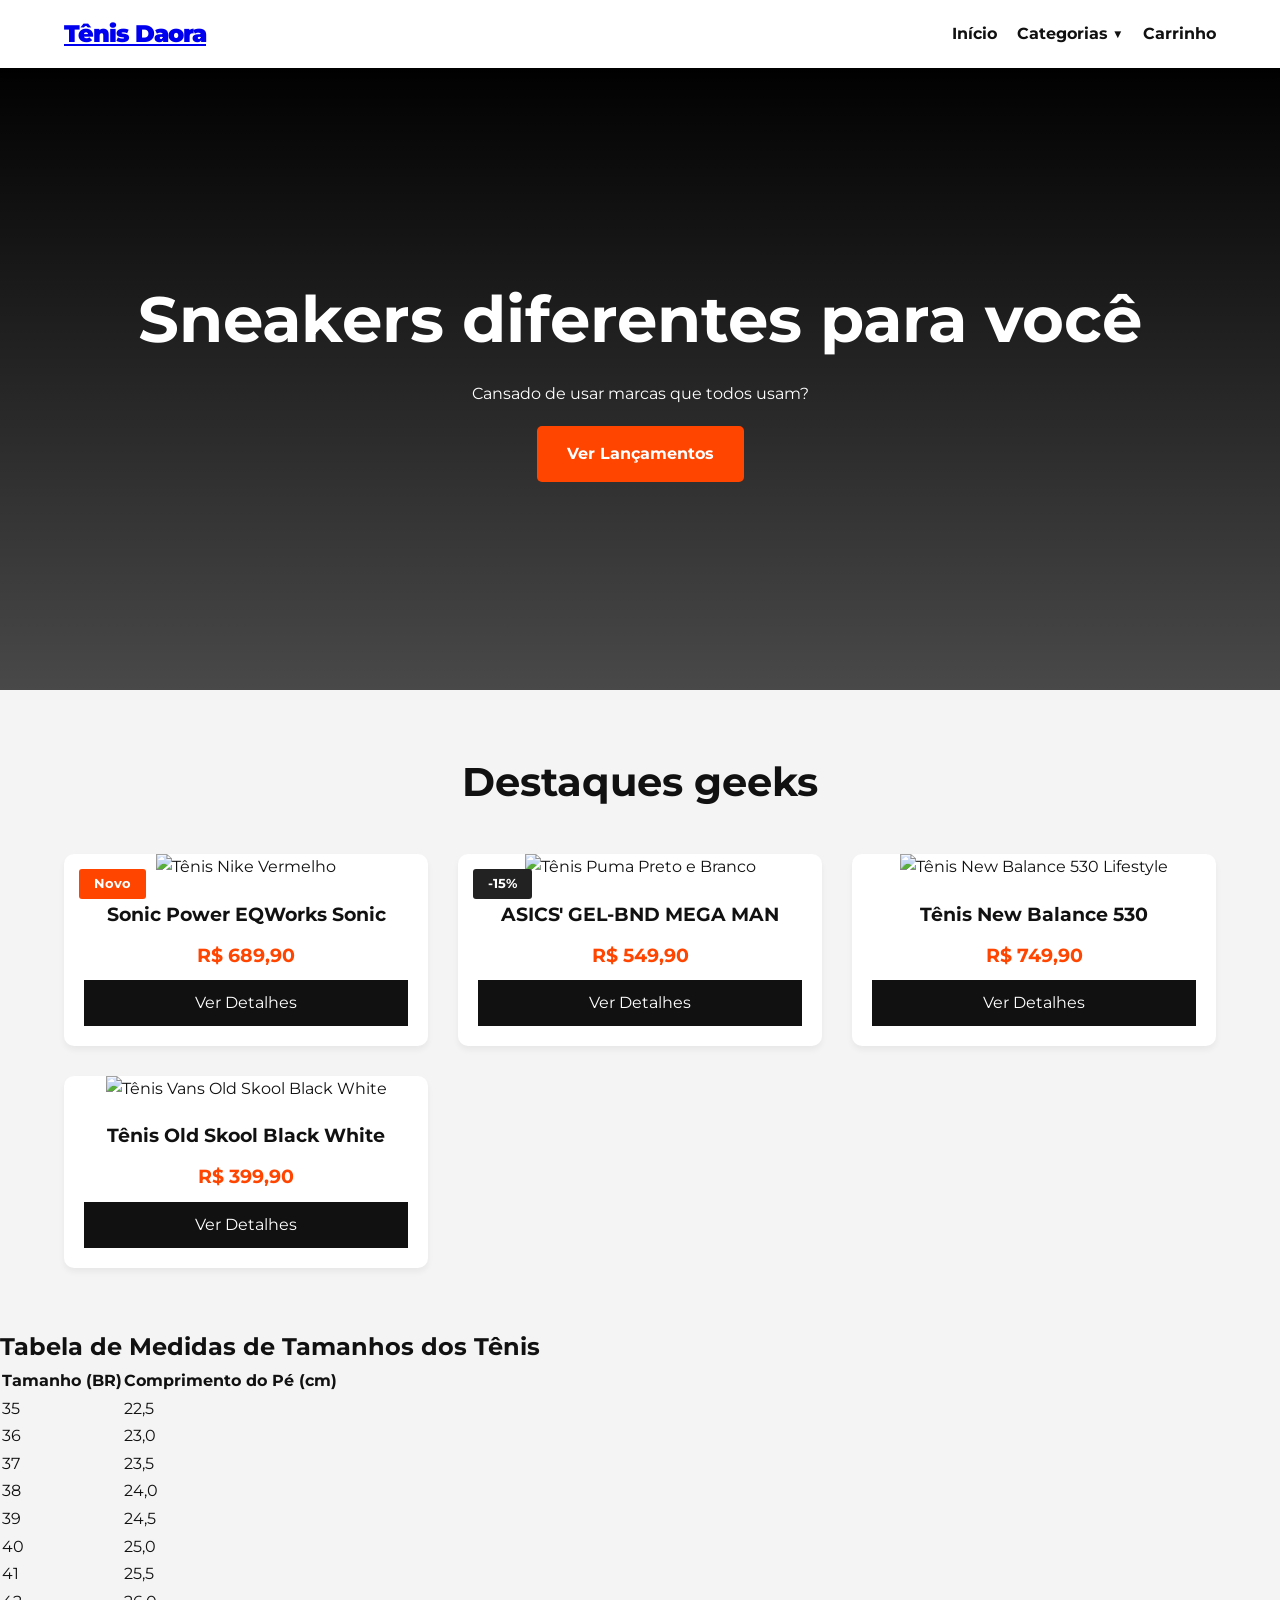
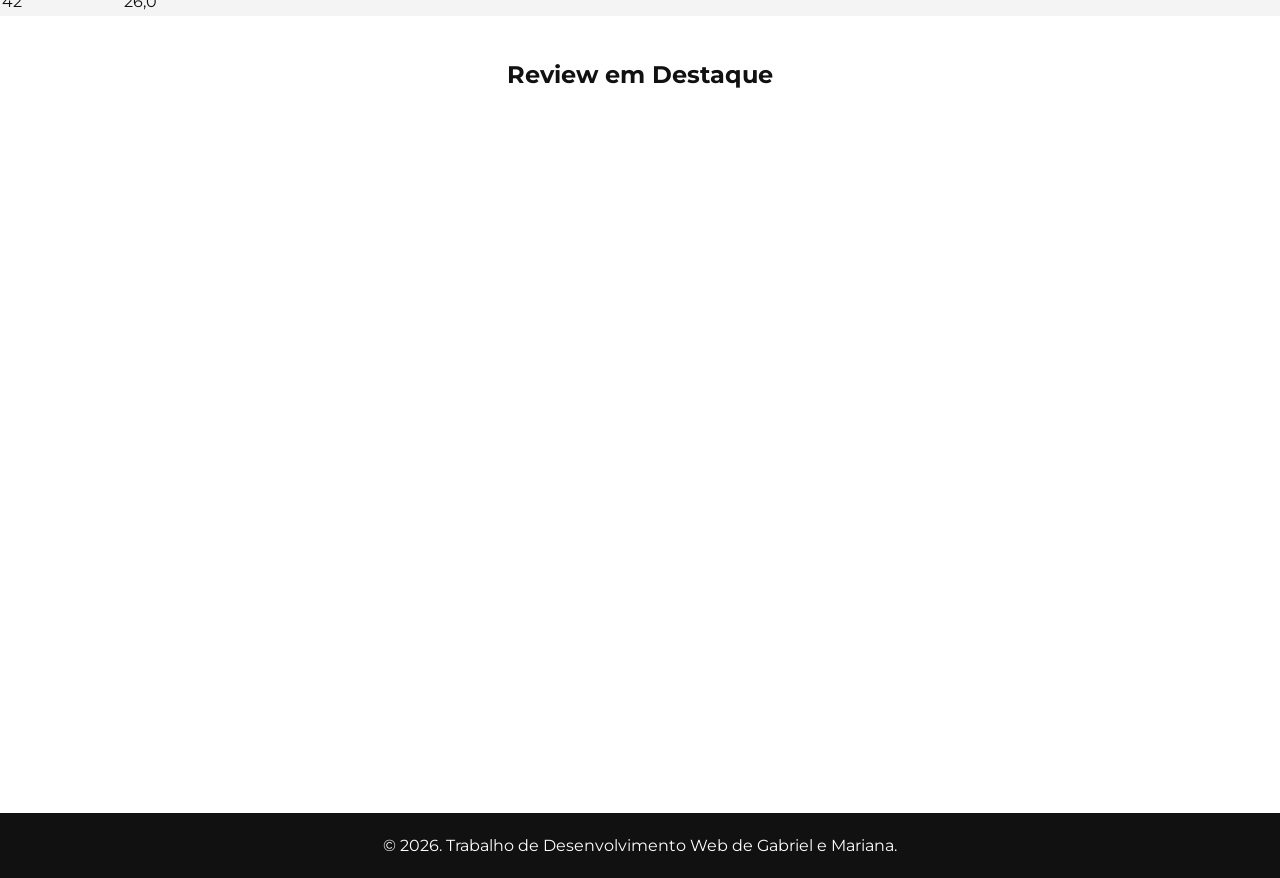
==== htmls/Index.html @ 9a00f99d "adicionei as telas a um folder htmls" ====
<!DOCTYPE html>
<html lang="pt-BR">
<head>
    <meta charset="UTF-8">
    <meta name="viewport" content="width=device-width, initial-scale=1.0">
    <title>Tênis daora</title>
    <link rel="preconnect" href="https://fonts.googleapis.com">
    <link rel="preconnect" href="https://fonts.gstatic.com" crossorigin>
    <link href="https://fonts.googleapis.com/css2?family=Montserrat:wght@400;700;900&display=swap" rel="stylesheet">
    <link rel="stylesheet" href="../style.css">
</head>
<body>
    <header class="cabecalho">
        <div><a class="logo" href="Index.html">Tênis Daora</a></div>
        
      
        <input type="checkbox" id="menu-toggle" class="menu-toggle">
        <label for="menu-toggle" class="menu-icon">☰</label>

        <nav class="menu-principal">
            <ul>
                <li><a href="Index.html">Início</a></li>
              
                <li class="dropdown">
                    <a href="#produtos">Categorias ▼</a>
                    <ul class="dropdown-content">
                        <li><a href="#casual">Casual</a></li>
                        <li><a href="#esportivos">Esportivos</a></li>
                        <li><a href="#estilosos">Estilosos</a></li>
                        <li><a href="#moda">Na Moda</a></li>
                    </ul>
                </li>
                <li><a href="Carrinho.html">Carrinho</a></li>
            </ul>
        </nav>
    </header>

    <main>
        <section class="banner-destaque">
            <div class="banner-conteudo">
                <h1>Sneakers diferentes para você</h1>
                <p>Cansado de usar marcas que todos usam?</p>
                <a href="#produtos" class="btn">Ver Lançamentos</a>
            </div>
        </section>

        <section id="produtos" class="vitrine">
            <h2>Destaques geeks</h2>
            <div class="grid-produtos">
                
                <div id= "estilosos" class="card-produto">
                    <span class="badge badge-novo">Novo</span>
                    <img src="../imagens/vermelho1.webp" alt="Tênis Nike Vermelho">
                    <div class="info-produto">
                        <h3>Sonic Power EQWorks Sonic</h3>
                        <p class="preco">R$ 689,90</p>
                        <a href="Produto1.html" class="btn-comprar">Ver Detalhes</a>
                    </div>
                </div>

                <div id="esportivos" class="card-produto">
                    <span class="badge badge-desconto">-15%</span>
                    <img src="../imagens/azul1.webp" alt="Tênis Puma Preto e Branco">
                    <div class="info-produto">
                        <h3>ASICS' GEL-BND MEGA MAN</h3>
                        <p class="preco">R$ 549,90</p>
                        <a href="Produto2.html" class="btn-comprar">Ver Detalhes</a>
                    </div>
                </div>

                <div id="moda" class="card-produto">
                    <img src="../imagens/newbalance1.webp" alt="Tênis New Balance 530 Lifestyle">
                    <div class="info-produto">
                        <h3>Tênis New Balance 530</h3>
                        <p class="preco">R$ 749,90</p>
                        <a href="Produto3.html" class="btn-comprar">Ver Detalhes</a>
                    </div>
                </div>

                <div id="casual" class="card-produto">
                    <img src="../imagens/vans1.webp" alt="Tênis Vans Old Skool Black White">
                    <div class="info-produto">
                        <h3>Tênis Old Skool Black White</h3>
                        <p class="preco">R$ 399,90</p>
                        <a href="Produto4.html" class="btn-comprar">Ver Detalhes</a>
                    </div>
                </div>
                
            </div>
        </section>

        <section> 
            <h2>Tabela de Medidas de Tamanhos dos Tênis</h2>
            <table class="tabela-tamanhos">
                <thead>
                    <tr>
                        <th>Tamanho (BR)</th>
                        <th>Comprimento do Pé (cm)</th>
                    </tr>
                </thead>
                <tbody>
                    <tr>
                        <td>35</td>
                        <td>22,5</td>
                    </tr>
                    <tr>
                        <td>36</td>
                        <td>23,0</td>
                    </tr>
                    <tr>
                        <td>37</td>
                        <td>23,5</td>
                    </tr>
                    <tr>
                        <td>38</td>
                        <td>24,0</td>
                    </tr>
                    <tr>
                        <td>39</td>
                        <td>24,5</td>
                    </tr>
                    <tr>
                        <td>40</td>
                        <td>25,0</td>
                    </tr>
                    <tr>
                        <td>41</td>
                        <td>25,5</td>
                    </tr>
                    <tr>
                        <td>42</td>
                        <td>26,0</td>
                    </tr>

                </tbody>
            </table>

        </section>

         <section class="video-review">
            <h2>Review em Destaque</h2>
            <div class="iframe-container">
                <iframe width="560" height="315" src="https://www.youtube.com/embed/vbxIWqnfh48?si=nrHmZk4DGg8Js9en" title="YouTube video player" frameborder="0" allow="accelerometer; autoplay; clipboard-write; encrypted-media; gyroscope; picture-in-picture; web-share" referrerpolicy="strict-origin-when-cross-origin" allowfullscreen></iframe>
            </div>
        </section>
    </main>

    <footer class="rodape">
        <p>&copy; 2026. Trabalho de Desenvolvimento Web de Gabriel e Mariana.</p>
    </footer>

</body>
</html>
---- style.css ----
/* ================= Variáveis e Reset ================= */
:root {
    --cor-fundo: #f4f4f4;
    --cor-texto: #111;
    --cor-primaria: #ff4500;
    --cor-primaria-hover: #cc3700;
    --cor-branca: #fff;
}

* {
    margin: 0;
    padding: 0;
    box-sizing: border-box;
    font-family: 'Montserrat', sans-serif;
}

body {
    background-color: var(--cor-fundo);
    color: var(--cor-texto);
    line-height: 1.6;
}

/* ================= Cabeçalho e Menu (Flex + Position Fixed) ================= */
.cabecalho {
    position: fixed; /* Fixa o menu no topo */
    top: 0;
    left: 0;
    width: 100%;
    background-color: var(--cor-branca);
    display: flex;
    justify-content: space-between;
    align-items: center;
    padding: 15px 5%;
    box-shadow: 0 2px 10px rgba(0,0,0,0.1);
    z-index: 1000;
}

.logo {
    font-size: 1.5rem;
    font-weight: 900;
    letter-spacing: -1px;
}

/* Menu principal com seletores avançados */
.menu-principal > ul {
    list-style: none;
    display: flex;
    gap: 20px;
}

.menu-principal a {
    text-decoration: none;
    color: var(--cor-texto);
    font-weight: 700;
    transition: color 0.3s;
}

.menu-principal a:hover {
    color: var(--cor-primaria);
}

/* Menu Dropdown (CSS Puro) */
.dropdown {
    position: relative;
}

.dropdown-content {
    display: none;
    position: absolute;
    top: 100%;
    left: 0;
    background-color: var(--cor-branca);
    min-width: 150px;
    box-shadow: 0 5px 15px rgba(0,0,0,0.1);
    flex-direction: column;
}

.dropdown-content li {
    width: 100%;
}

.dropdown-content a {
    padding: 10px 15px;
    display: block;
}


.dropdown:hover .dropdown-content {
    display: flex;
}


.menu-toggle, .menu-icon {
    display: none;
}


.banner-destaque {
    margin-top: 60px; 
    height: 70vh;
    background-image: linear-gradient(rgba(0,0,0,1.0), rgba(0,0,0,0.7)), url('https://galeriebeauchamp.com/cdn/shop/products/sneakerhead-serieseries-galerie-d-art-beauchamp-1.jpg?v=1764035759');
    background-size: cover;
    background-position: center;
    display: flex;
    justify-content: center;
    align-items: center;
    text-align: center;
    color: var(--cor-branca);
}

.banner-conteudo h1 {
    font-size: 4rem;
    margin-bottom: 10px;
}

.btn {
    display: inline-block;
    margin-top: 20px;
    padding: 15px 30px;
    background-color: var(--cor-primaria);
    color: var(--cor-branca);
    text-decoration: none;
    font-weight: bold;
    border-radius: 5px;
    transition: background-color 0.3s transform 0.3s;
}

.btn:hover {
    background-color: var(--cor-primaria-hover);
    transform: scale(1.05); 
}

.vitrine {
    padding: 60px 5%;
    text-align: center;
}

.vitrine h2 {
    margin-bottom: 40px;
    font-size: 2.5rem;
}

.grid-produtos {
    display: grid;
    grid-template-columns: repeat(auto-fit, minmax(280px, 1fr));
    gap: 30px;
}

.card-produto {
    background: var(--cor-branca);
    border-radius: 10px;
    overflow: hidden;
    position: relative; 
    box-shadow: 0 4px 6px rgba(0,0,0,0.05);
    transition: transform 0.3s ease, box-shadow 0.3s ease;
}

.card-produto:hover {
    transform: translateY(-10px); 
    box-shadow: 0 10px 20px rgba(0,0,0,0.15);
}

.card-produto img {
    width: 100%;
    height: 250px;
    object-fit: cover;
}

.badge {
    position: absolute;
    top: 15px;
    left: 15px;
    padding: 5px 15px;
    color: var(--cor-branca);
    font-size: 0.8rem;
    font-weight: bold;
    border-radius: 3px;
    z-index: 10;
}

.badge-novo { background-color: var(--cor-primaria); }
.badge-desconto { background-color: #222; }

.info-produto {
    padding: 20px;
}

.preco {
    font-size: 1.2rem;
    font-weight: 700;
    color: var(--cor-primaria);
    margin: 10px 0;
}

.btn-comprar {
    display: block;
    padding: 10px;
    background-color: var(--cor-texto);
    color: var(--cor-branca);
    text-decoration: none;
    transition: background-color 0.3s;
}

.btn-comprar:hover {
    background-color: #333;
}

.video-review {
    padding: 40px 5%;
    background-color: var(--cor-branca);
    text-align: center;
}

.video-review h2 {
    margin-bottom: 30px;
}

.iframe-container {
    position: relative;
    padding-bottom: 56.25%; 
    height: 0;
    max-width: 800px;
    margin: 0 auto;
}

.iframe-container iframe {
    position: absolute;
    top: 0;
    left: 0;
    width: 100%;
    height: 100%;
}

.rodape {
    text-align: center;
    padding: 20px;
    background-color: var(--cor-texto);
    color: var(--cor-branca);
}
.container-produto {
    margin: 100px auto 50px auto; 
    padding: 20px 5%;
    max-width: 1200px;
    display: grid;
    grid-template-columns: 1fr 1fr; 
    gap: 40px;
}

.galeria .img-principal {
    width: 100%;
    height: 450px;
    object-fit: cover;
    border-radius: 10px;
    box-shadow: 0 4px 10px rgba(0,0,0,0.1);
}

.thumbnails {
    display: flex;
    gap: 15px;
    margin-top: 15px;
}

.thumbnails img {
    width: 100px;
    height: 100px;
    object-fit: cover;
    border-radius: 5px;
    cursor: pointer;
    transition: transform 0.3s;
    border: 2px solid transparent;
}

.thumbnails img:hover {
    transform: scale(1.05);
    border-color: var(--cor-primaria);
}


.badge-estatico {
    background-color: var(--cor-primaria);
    color: var(--cor-branca);
    padding: 3px 10px;
    font-size: 0.8rem;
    font-weight: bold;
    border-radius: 3px;
    display: inline-block;
    margin-bottom: 10px;
}

.info-detalhe h1 {
    font-size: 2.5rem;
    line-height: 1.1;
    margin-bottom: 10px;
}

.preco-destaque {
    font-size: 2rem;
    color: var(--cor-primaria);
    font-weight: 900;
    margin-bottom: 20px;
}

.descricao {
    margin-bottom: 20px;
    font-size: 1.1rem;
}

.lista-recursos {
    margin: 10px 0 30px 25px; 
}

.lista-recursos li {
    margin-bottom: 8px;
}


.opcoes-compra {
    background-color: var(--cor-branca);
    padding: 20px;
    border-radius: 8px;
    border: 1px solid #ddd;
}

.opcoes-compra select {
    padding: 8px;
    font-size: 1rem;
    margin-left: 10px;
    margin-bottom: 20px;
    border: 1px solid #ccc;
    border-radius: 4px;
}

.btn-block {
    display: block;
    width: 100%;
    text-align: center;
}

@media (max-width: 768px) {
.menu-icon {
        display: block;
        font-size: 2rem;
        cursor: pointer;
    }

    
    .menu-principal > ul {
        display: none;
        flex-direction: column;
        width: 100%;
        background-color: var(--cor-branca);
        position: absolute;
        top: 60px;
        left: 0;
        padding: 20px 0;
        box-shadow: 0 5px 10px rgba(0,0,0,0.1);
    }

    
    .menu-toggle:checked ~ .menu-principal > ul {
        display: flex;
    }

    .dropdown-content {
        display: flex; 
        position: static;
        box-shadow: none;
        padding-left: 20px;
    }

    .banner-conteudo h1 {
        font-size: 2.5rem;
    }
}


    .container-produto {
        grid-template-columns: 1fr;
    }
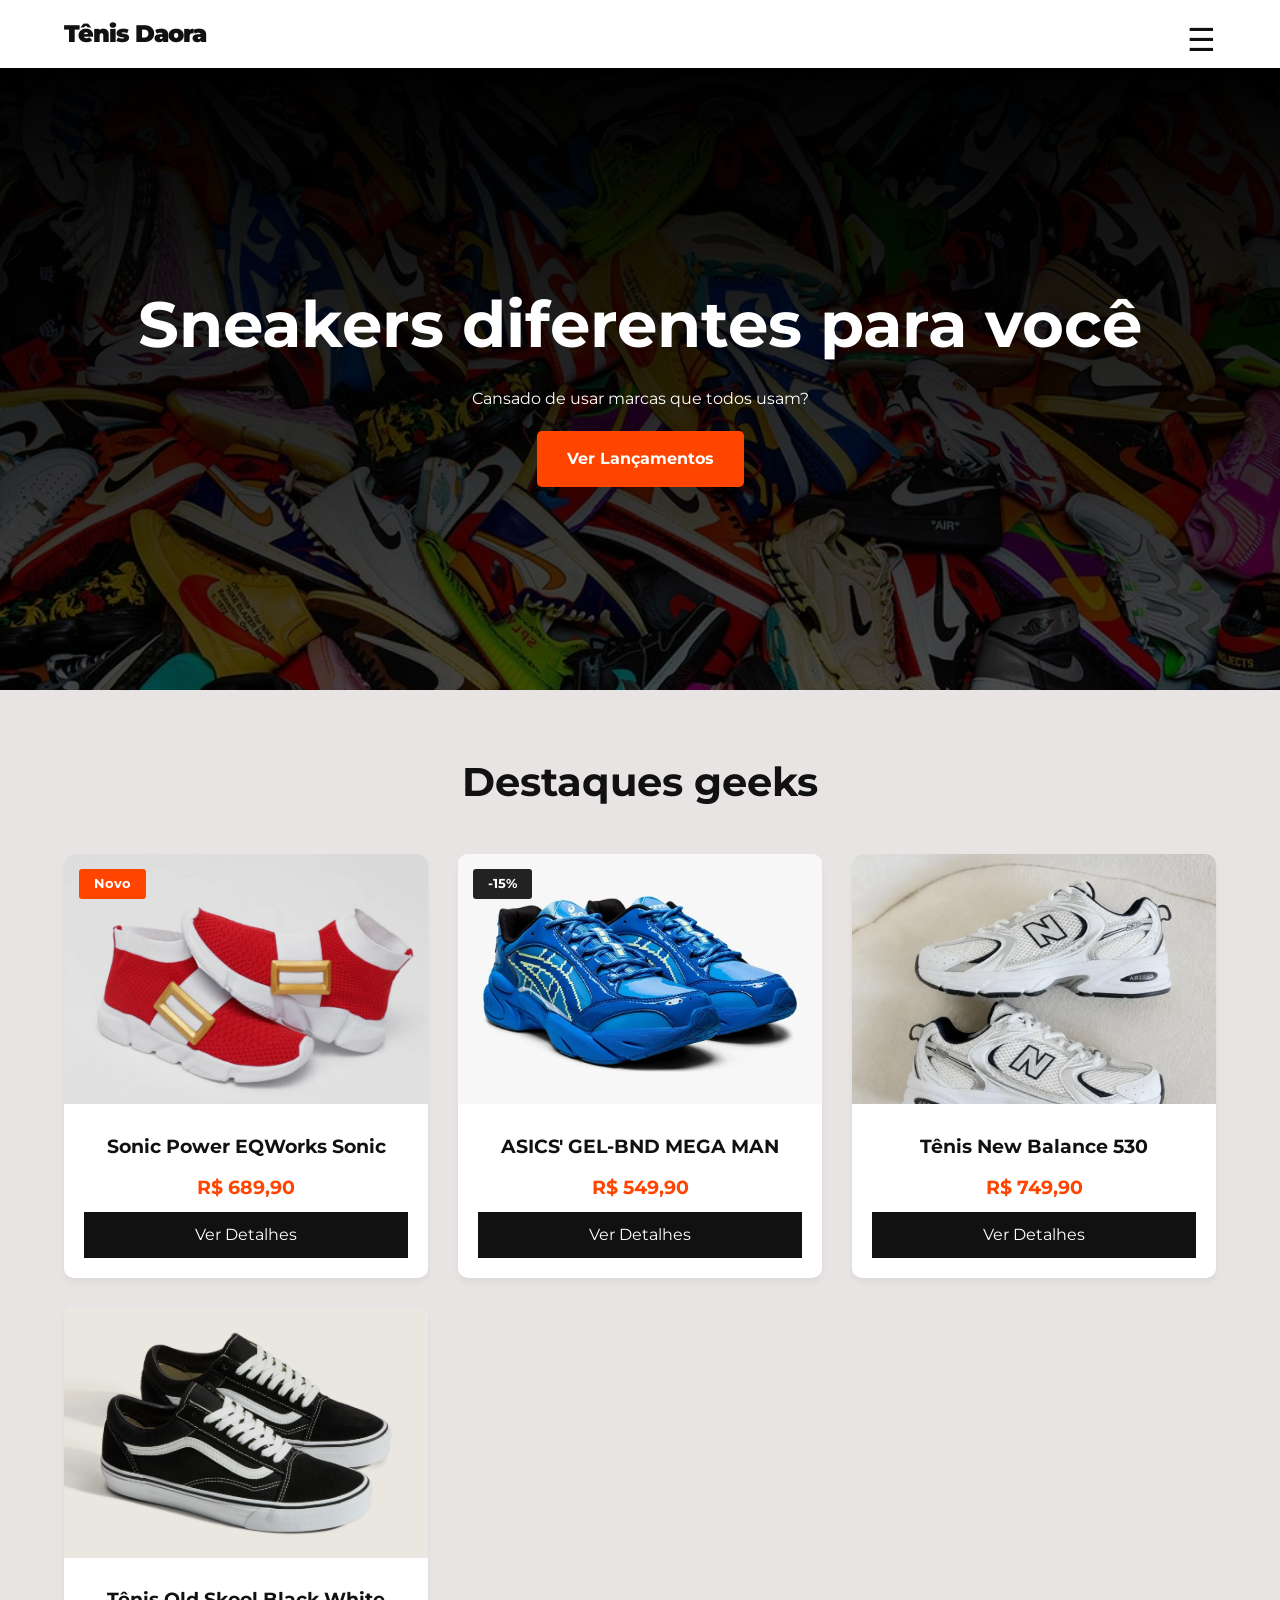
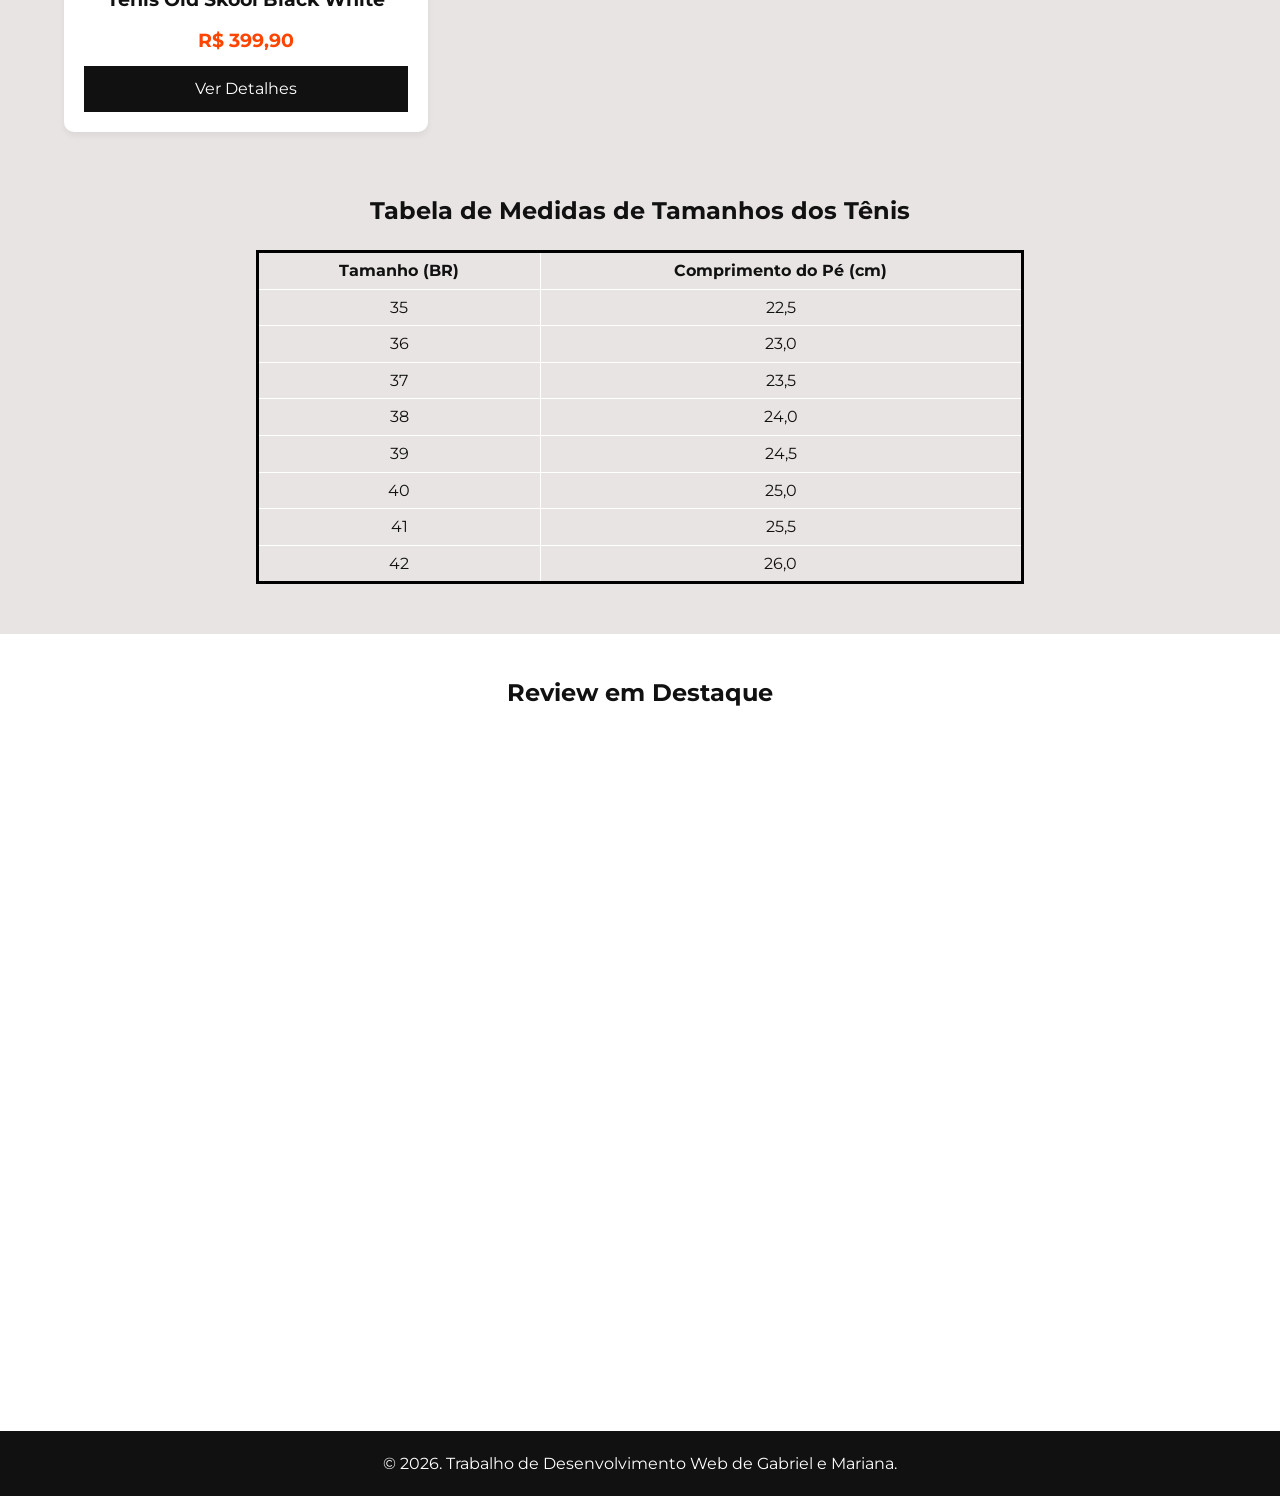
==== commit b4c8101b: "ajeitando a url do css" ====
--- a/htmls/Index.html
+++ b/htmls/Index.html
@@ -7,7 +7,7 @@
     <link rel="preconnect" href="https://fonts.googleapis.com">
     <link rel="preconnect" href="https://fonts.gstatic.com" crossorigin>
     <link href="https://fonts.googleapis.com/css2?family=Montserrat:wght@400;700;900&display=swap" rel="stylesheet">
-    <link rel="stylesheet" href="../style.css">
+    <link rel="stylesheet" href="../css/style.css">
 </head>
 <body>
     <header class="cabecalho">
--- a/css/style.css
+++ b/css/style.css
@@ -0,0 +1,606 @@
+:root {
+    --cor-fundo: #e9e4e4;
+    --cor-texto: #111;
+    --cor-primaria: #ff4500;
+    --cor-primaria-hover: #cc3700;
+    --cor-branca: #fff;
+}
+
+* {
+    margin: 0;
+    padding: 0;
+    box-sizing: border-box;
+    font-family: 'Montserrat', sans-serif;
+}
+
+body {
+    background-color: var(--cor-fundo);
+    color: var(--cor-texto);
+    line-height: 1.6;
+    min-height: 100vh;
+    display: flex;
+    flex-direction: column;
+    overflow-x: hidden;
+}
+
+main {
+    flex: 1;
+}
+
+.cabecalho {
+    position: fixed;
+    top: 0;
+    left: 0;
+    width: 100%;
+    background-color: var(--cor-branca);
+    display: flex;
+    justify-content: space-between;
+    align-items: center;
+    padding: 15px 5%;
+    box-shadow: 0 2px 10px rgba(0, 0, 0, 0.1);
+    z-index: 1000;
+}
+
+.logo {
+    color: var(--cor-texto);
+    text-decoration: none;
+    font-size: 1.5rem;
+    font-weight: 900;
+    letter-spacing: -1px;
+}
+
+h1 {
+    margin: 10px;
+}
+
+h2 {
+    text-align: center;
+}
+
+.menu-toggle {
+    position: absolute;
+    opacity: 0;
+}
+
+.menu-icon {
+    display: block;
+    position: fixed;
+    top: 14px;
+    right: 5%;
+    z-index: 1001;
+    color: var(--cor-texto);
+    font-size: 2rem;
+    cursor: pointer;
+}
+
+.menu-principal {
+    display: none;
+    position: fixed;
+    top: 65px;
+    right: 5%;
+    z-index: 1000;
+    background-color: var(--cor-branca);
+    box-shadow: 0 5px 15px rgba(0, 0, 0, 0.2);
+}
+
+.menu-toggle:checked ~ .menu-principal {
+    display: block;
+}
+
+.menu-principal > ul {
+    display: flex;
+    flex-direction: column;
+    gap: 0;
+    min-width: 180px;
+    list-style: none;
+}
+
+.menu-principal a {
+    display: block;
+    padding: 12px 18px;
+    color: var(--cor-texto);
+    font-weight: 700;
+    text-decoration: none;
+}
+
+.menu-principal a:hover {
+    color: var(--cor-primaria);
+}
+
+.dropdown {
+    position: relative;
+}
+
+.dropdown-content {
+    display: none;
+    position: absolute;
+    top: 100%;
+    left: 0;
+    min-width: 150px;
+    padding: 0;
+    margin: 0;
+    background-color: var(--cor-branca);
+    box-shadow: 0 5px 15px rgba(0, 0, 0, 0.1);
+    list-style: none;
+    flex-direction: column;
+}
+
+.dropdown-content li {
+    width: 100%;
+    list-style: none;
+}
+
+.dropdown-content a {
+    display: block;
+    padding: 10px 15px;
+}
+
+.dropdown:hover .dropdown-content {
+    display: flex;
+}
+
+.banner-destaque {
+    display: flex;
+    justify-content: center;
+    align-items: center;
+    height: 70vh;
+    margin-top: 60px;
+    color: var(--cor-branca);
+    text-align: center;
+    background-image:
+        linear-gradient(rgba(0, 0, 0, 1), rgba(0, 0, 0, 0.7)),
+        url('../imagens/imagemfundo.webp');
+    background-position: center;
+    background-size: cover;
+}
+
+.banner-conteudo h1 {
+    margin-bottom: 10px;
+    font-size: 4rem;
+}
+
+.btn {
+    display: inline-block;
+    margin-top: 20px;
+    padding: 15px 30px;
+    color: var(--cor-branca);
+    background-color: var(--cor-primaria);
+    border-radius: 5px;
+    font-weight: bold;
+    text-decoration: none;
+    transition: background-color 0.3s, transform 0.3s;
+}
+
+.btn:hover {
+    background-color: var(--cor-primaria-hover);
+    transform: scale(1.05);
+}
+
+.vitrine {
+    padding: 60px 5%;
+    text-align: center;
+}
+
+.vitrine h2 {
+    margin-bottom: 40px;
+    font-size: 2.5rem;
+}
+
+.grid-produtos {
+    display: grid;
+    grid-template-columns: repeat(auto-fit, minmax(280px, 1fr));
+    gap: 30px;
+}
+
+.card-produto {
+    position: relative;
+    overflow: hidden;
+    background-color: var(--cor-branca);
+    border-radius: 10px;
+    box-shadow: 0 4px 6px rgba(0, 0, 0, 0.05);
+    transition: transform 0.3s ease, box-shadow 0.3s ease;
+}
+
+.card-produto:hover {
+    transform: translateY(-10px);
+    box-shadow: 0 10px 20px rgba(0, 0, 0, 0.15);
+}
+
+.card-produto img {
+    width: 100%;
+    height: 250px;
+    object-fit: cover;
+}
+
+.badge {
+    position: absolute;
+    top: 15px;
+    left: 15px;
+    z-index: 10;
+    padding: 5px 15px;
+    color: var(--cor-branca);
+    border-radius: 3px;
+    font-size: 0.8rem;
+    font-weight: bold;
+}
+
+.badge-novo {
+    background-color: var(--cor-primaria);
+}
+
+.badge-desconto {
+    background-color: #222;
+}
+
+.info-produto {
+    padding: 20px;
+}
+
+.preco {
+    margin: 10px 0;
+    color: var(--cor-primaria);
+    font-size: 1.2rem;
+    font-weight: 700;
+}
+
+.btn-comprar {
+    display: block;
+    padding: 10px;
+    color: var(--cor-branca);
+    background-color: var(--cor-texto);
+    text-decoration: none;
+    transition: background-color 0.3s;
+}
+
+.btn-comprar:hover {
+    background-color: #333;
+}
+
+.video-review {
+    padding: 40px 5%;
+    background-color: var(--cor-branca);
+    text-align: center;
+}
+
+.video-review h2 {
+    margin-bottom: 30px;
+}
+
+.iframe-container {
+    position: relative;
+    max-width: 800px;
+    height: 0;
+    margin: 0 auto;
+    padding-bottom: 56.25%;
+}
+
+.iframe-container iframe {
+    position: absolute;
+    top: 0;
+    left: 0;
+    width: 100%;
+    height: 100%;
+}
+
+.rodape {
+    margin-top: auto;
+    padding: 20px;
+    color: var(--cor-branca);
+    background-color: var(--cor-texto);
+    text-align: center;
+}
+
+.container-produto {
+    display: grid;
+    grid-template-columns: 1fr 1fr;
+    gap: 40px;
+    width: 100%;
+    max-width: 1200px;
+    margin: 100px auto 50px;
+    padding: 20px 5%;
+}
+
+.galeria .img-principal {
+    width: 100%;
+    height: 450px;
+    object-fit: cover;
+    border-radius: 10px;
+    box-shadow: 0 4px 10px rgba(0, 0, 0, 0.1);
+}
+
+.thumbnails {
+    display: flex;
+    gap: 15px;
+    margin-top: 15px;
+}
+
+.thumbnails img {
+    width: 100px;
+    height: 100px;
+    object-fit: cover;
+    border: 2px solid transparent;
+    border-radius: 5px;
+    cursor: pointer;
+    transition: transform 0.3s;
+}
+
+.thumbnails img:hover {
+    border-color: var(--cor-primaria);
+    transform: scale(1.05);
+}
+
+.badge-estatico {
+    display: inline-block;
+    margin-bottom: 10px;
+    padding: 3px 10px;
+    color: var(--cor-branca);
+    background-color: var(--cor-primaria);
+    border-radius: 3px;
+    font-size: 0.8rem;
+    font-weight: bold;
+}
+
+.info-detalhe h1 {
+    margin-bottom: 10px;
+    font-size: 2.5rem;
+    line-height: 1.1;
+}
+
+.preco-destaque {
+    margin-bottom: 20px;
+    color: var(--cor-primaria);
+    font-size: 2rem;
+    font-weight: 900;
+}
+
+.descricao {
+    margin-bottom: 20px;
+    font-size: 1.1rem;
+}
+
+.lista-recursos {
+    margin: 10px 0 30px 25px;
+}
+
+.lista-recursos li {
+    margin-bottom: 8px;
+}
+
+.opcoes-compra {
+    padding: 20px;
+    background-color: var(--cor-branca);
+    border: 1px solid #ddd;
+    border-radius: 8px;
+}
+
+.opcoes-compra select {
+    margin-bottom: 20px;
+    margin-left: 10px;
+    padding: 8px;
+    border: 1px solid #ccc;
+    border-radius: 4px;
+    font-size: 1rem;
+}
+
+.btn-block {
+    display: block;
+    width: 100%;
+    text-align: center;
+}
+
+.tabela-tamanhos {
+    width: 60%;
+    margin: 20px auto 50px;
+    border: 3px solid #000;
+    border-collapse: collapse;
+    text-align: center;
+}
+
+.tabela-tamanhos th,
+.tabela-tamanhos td {
+    padding: 5px;
+    border: 1px solid #fff;
+}
+
+.pagina-carrinho {
+    width: 100%;
+    max-width: none;
+    margin: 60px 0 0;
+    padding: 30px 5%;
+}
+
+.pagina-carrinho h1 {
+    margin-bottom: 30px;
+    text-align: center;
+}
+
+.itens-carrinho,
+.resumo-carrinho {
+    min-width: 0;
+    padding: 10px;
+    background-color: var(--cor-branca);
+    border-radius: 10px;
+    box-shadow: 0 3px 10px rgba(0, 0, 0, 0.15);
+}
+
+.item-carrinho {
+    display: flex;
+    flex-wrap: wrap;
+    align-items: center;
+    gap: 10px;
+    min-width: 0;
+    margin: 20px;
+}
+
+.item-carrinho img {
+    flex-shrink: 0;
+    width: 140px;
+    height: 140px;
+    object-fit: cover;
+    border-radius: 8px;
+}
+
+.informacoes-carrinho {
+    flex: 1 1 180px;
+    min-width: 0;
+    overflow-wrap: anywhere;
+    word-break: break-word;
+}
+
+.informacoes-carrinho h2,
+.informacoes-carrinho p {
+    max-width: 100%;
+    overflow-wrap: anywhere;
+    word-break: break-word;
+}
+
+.informacoes-carrinho input {
+    width: 60px;
+    margin-top: 8px;
+    padding: 6px;
+}
+
+.btn-remover,
+.btn-finalizar {
+    padding: 10px 15px;
+    border: 0;
+    border-radius: 5px;
+    cursor: pointer;
+}
+
+.btn-remover {
+    flex-shrink: 0;
+    background-color: #ddd;
+}
+
+.btn-remover:hover {
+    background-color: #bbb;
+    transform: scale(1.05);
+}
+
+.resumo-carrinho {
+    max-width: 400px;
+    margin: 25px 0 0 auto;
+}
+
+.total-carrinho {
+    margin: 15px 0;
+    font-size: 1.2rem;
+}
+
+.btn-finalizar {
+    width: 100%;
+    color: var(--cor-branca);
+    background-color: var(--cor-primaria);
+    font-weight: bold;
+}
+
+.btn-finalizar:hover{
+    background-color: var(--cor-primaria-hover);
+    transform: scale(1.03);
+}
+
+@media (orientation: portrait) {
+    .menu-principal {
+        top: 60px;
+        right: 0;
+        left: 0;
+    }
+
+    .menu-principal > ul {
+        width: 100%;
+    }
+
+    .dropdown-content {
+        position: static;
+        padding-left: 20px;
+        box-shadow: none;
+    }
+
+    .banner-conteudo h1 {
+        font-size: 2.5rem;
+    }
+
+    .container-produto {
+        grid-template-columns: 1fr;
+    }
+
+    .pagina-carrinho {
+        display: block;
+    }
+
+    .item-carrinho {
+        flex-direction: column;
+        align-items: stretch;
+        gap: 8px;
+    }
+
+    .item-carrinho img {
+        width: 100%;
+        height: 200px;
+    }
+
+    .informacoes-carrinho {
+        flex: 0 0 auto;
+        width: 100%;
+        margin: 0;
+    }
+
+    .btn-remover {
+        align-self: flex-start;
+        margin: 0;
+    }
+
+    .resumo-carrinho {
+        max-width: none;
+        margin-top: 25px;
+    }
+}
+
+@media (orientation: landscape) {
+    .menu-principal {
+        top: 65px;
+        right: 5%;
+    }
+
+    .dropdown-content {
+        position: absolute;
+        padding-left: 0;
+        box-shadow: 0 5px 15px rgba(0, 0, 0, 0.1);
+    }
+
+    .banner-conteudo h1 {
+        font-size: 4rem;
+    }
+
+    .container-produto {
+        grid-template-columns: 1fr 1fr;
+    }
+
+    .pagina-carrinho {
+        display: grid;
+        grid-template-columns: minmax(0, 1fr) minmax(220px, 30%);
+        gap: 20px;
+        align-items: start;
+    }
+
+    .pagina-carrinho h1 {
+        grid-column: 1 / -1;
+    }
+
+    .item-carrinho {
+        flex-direction: row;
+        flex-wrap: wrap;
+        align-items: center;
+    }
+
+    .item-carrinho img {
+        width: 110px;
+        height: 110px;
+    }
+
+    .resumo-carrinho {
+        max-width: none;
+        margin: 0;
+    }
+}
